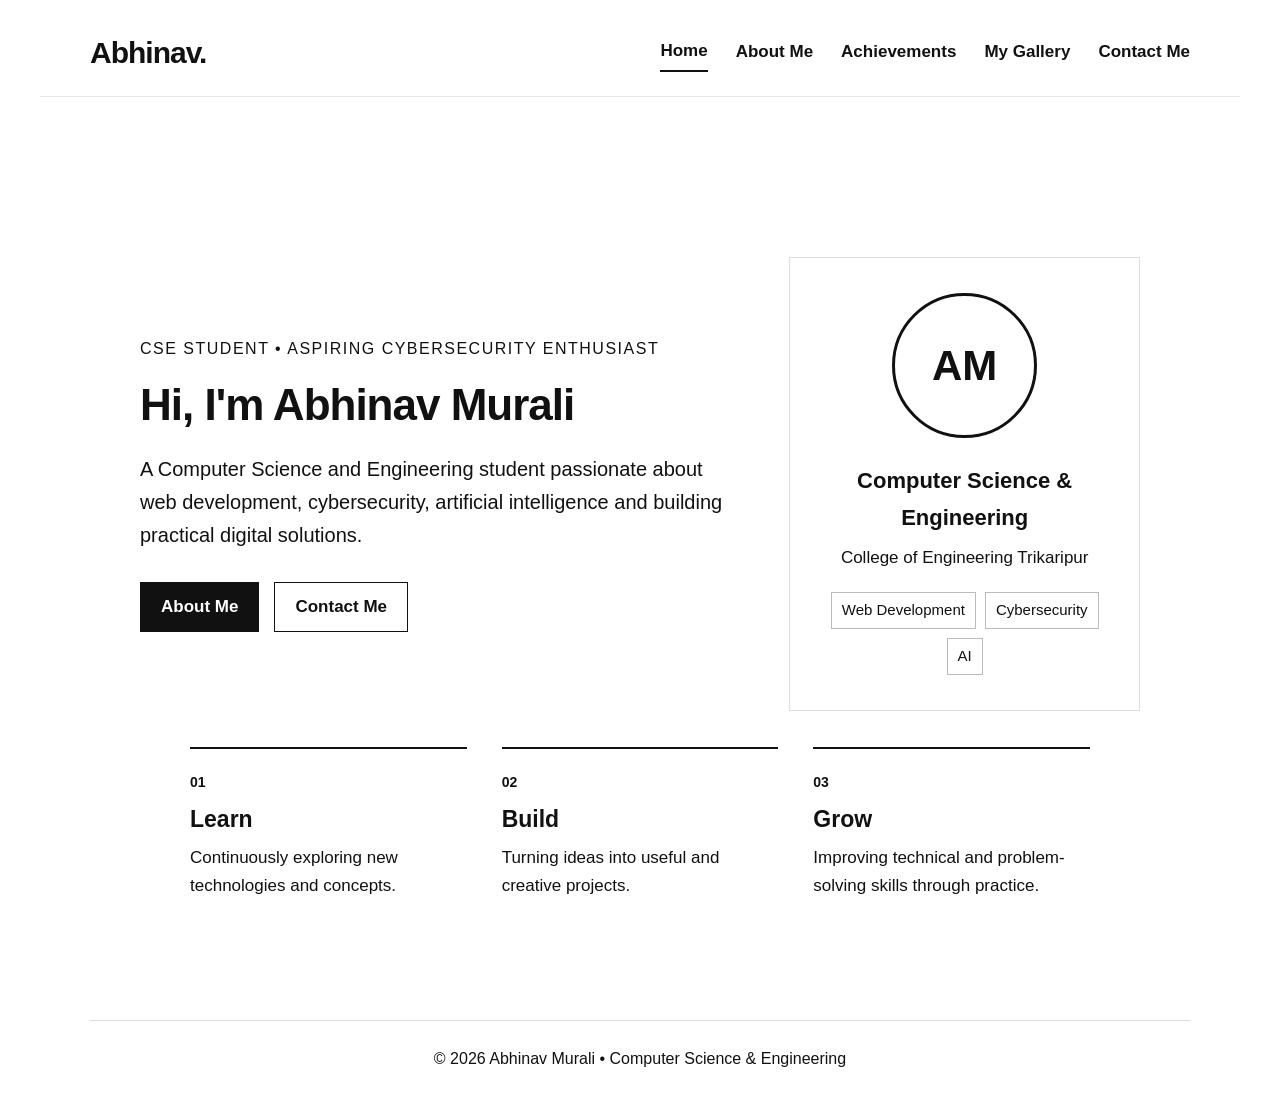
==== index.html @ bc2eb0fa "Add files via upload" ====
<!DOCTYPE html>
<html lang="en">
<head><meta charset="UTF-8"><meta name="viewport" content="width=device-width, initial-scale=1.0"><title>Abhinav Murali | Portfolio</title><link rel="stylesheet" href="style.css"></head>
<body>
<header class="header"><a class="logo" href="index.html">Abhinav.</a><nav><a class="active" href="index.html">Home</a><a href="about.html">About Me</a><a href="achievements.html">Achievements</a><a href="gallery.html">My Gallery</a><a href="contact.html">Contact Me</a></nav></header>
<main>
<section class="hero"><div class="hero-text"><p class="eyebrow">CSE STUDENT • ASPIRING CYBERSECURITY ENTHUSIAST</p><h1>Hi, I'm <span>Abhinav Murali</span></h1><p class="lead">A Computer Science and Engineering student passionate about web development, cybersecurity, artificial intelligence and building practical digital solutions.</p><div class="buttons"><a class="btn primary" href="about.html">About Me</a><a class="btn" href="contact.html">Contact Me</a></div></div><div class="hero-card"><div class="orb">AM</div><h3>Computer Science & Engineering</h3><p>College of Engineering Trikaripur</p><div class="tags"><span>Web Development</span><span>Cybersecurity</span><span>AI</span></div></div></section>
<section class="quick"><div><b>01</b><h3>Learn</h3><p>Continuously exploring new technologies and concepts.</p></div><div><b>02</b><h3>Build</h3><p>Turning ideas into useful and creative projects.</p></div><div><b>03</b><h3>Grow</h3><p>Improving technical and problem-solving skills through practice.</p></div></section>
</main><footer>© 2026 Abhinav Murali • Computer Science &amp; Engineering</footer>
</body></html>
---- style.css ----
*{box-sizing:border-box;margin:0;padding:0}
html{scroll-behavior:smooth}
body{font-family:Arial,Helvetica,sans-serif;background:#fff;color:#111;line-height:1.65;font-size:18px}
a{color:#111;text-decoration:none}
.header{max-width:1200px;margin:0 auto;padding:28px 50px 18px;display:flex;align-items:center;justify-content:space-between;gap:35px;border-bottom:1px solid #e5e5e5}
.logo{font-size:30px;font-weight:700;letter-spacing:-1px}
.logo:hover{opacity:.65}
nav{display:flex;gap:28px;flex-wrap:wrap;justify-content:flex-end}
nav a{font-size:17px;font-weight:600;padding:5px 0;border-bottom:2px solid transparent;transition:.25s ease}
nav a:hover,nav a.active{border-bottom-color:#111;transform:translateY(-1px)}
.page,main{max-width:1100px;margin:0 auto;padding:65px 50px 45px}
.hero{min-height:560px;display:grid;grid-template-columns:1.25fr .75fr;align-items:center;gap:65px;padding-top:85px}
.hero-text{animation:fadeUp .7s ease both}
.eyebrow{font-size:16px;letter-spacing:1.5px;font-weight:600;margin-bottom:18px}
h1{font-size:44px;line-height:1.15;letter-spacing:-1px;margin:8px 0 22px;font-weight:700}
.hero h1 span{font-weight:700}
.lead{font-size:20px;max-width:720px;margin-bottom:30px}
.buttons{display:flex;gap:15px;flex-wrap:wrap}
.btn{display:inline-block;border:1px solid #111;padding:10px 20px;font-size:17px;font-weight:600;transition:.25s ease;background:#fff}
.btn:hover{background:#111;color:#fff;transform:translateY(-2px)}
.btn.primary{background:#111;color:#fff}
.btn.primary:hover{background:#333}
.hero-card{border:1px solid #ddd;padding:35px;text-align:center;animation:fadeUp .8s .15s ease both}
.orb{width:145px;height:145px;border:3px solid #111;border-radius:50%;display:grid;place-items:center;margin:0 auto 25px;font-size:42px;font-weight:700}
.hero-card h3{font-size:22px;margin-bottom:8px}.hero-card p{font-size:17px}
.tags,.skill-list{display:flex;flex-wrap:wrap;gap:9px;margin-top:20px;justify-content:center}
.tags span,.skill-list span{border:1px solid #bbb;padding:5px 10px;font-size:15px}
.quick{display:grid;grid-template-columns:repeat(3,1fr);gap:35px;padding:25px 50px 75px;max-width:1100px;margin:auto}
.quick div{border-top:2px solid #111;padding-top:18px}.quick b{font-size:14px}.quick h3{font-size:23px;margin:5px 0}.quick p{font-size:17px}
.page-heading{margin-bottom:45px}.page-heading h1{margin:5px 0 12px}.page-heading>p:last-child{font-size:19px}
.eyebrow{font-weight:500}
.content-grid,.contact-grid{display:grid;grid-template-columns:1.15fr .85fr;gap:35px;margin-bottom:35px}
.card{padding:0;margin-bottom:35px}.content-grid .card,.contact-grid .card{border:0}
.card h2{font-size:27px;line-height:1.25;margin-bottom:18px}.card p{margin-bottom:16px}
.details{border-top:1px solid #ddd}.details p,.contact-details p{display:grid;grid-template-columns:120px 1fr;gap:15px;padding:12px 0;border-bottom:1px solid #ddd;margin:0}.details span,.contact-details span,.contact-details a{text-align:left}
.achievement-grid{display:grid;grid-template-columns:repeat(2,1fr);gap:35px;margin-bottom:30px}.achievement{border-top:2px solid #111;padding-top:20px}.achievement .icon{font-size:25px;margin-bottom:8px}.achievement h2{font-size:23px}.achievement p{font-size:18px}
.milestones{padding-left:24px}.milestones li{padding:7px 0}
.gallery{display:grid;grid-template-columns:repeat(3,1fr);gap:25px}.gallery figure{border:1px solid #ddd;overflow:hidden;transition:.25s ease;background:#fff}.gallery figure:hover{transform:translateY(-5px);box-shadow:0 10px 25px #00000012}.gallery img{width:100%;display:block;aspect-ratio:4/3;object-fit:cover;transition:.4s ease}.gallery figure:hover img{transform:scale(1.04)}.gallery figcaption{padding:12px 14px;font-size:16px}
.contact-details{margin-bottom:25px}.map{border:1px solid #ddd;overflow:hidden}.map iframe{width:100%;height:250px;border:0;filter:grayscale(1)}
form label{display:block;font-size:16px;font-weight:600;margin-bottom:15px}input,textarea{display:block;width:100%;margin-top:6px;border:1px solid #bbb;padding:12px;font:inherit;font-size:17px;background:#fff;color:#111;outline:none}input:focus,textarea:focus{border-color:#111}textarea{resize:vertical}
.language-list p{margin:7px 0}
footer{max-width:1100px;margin:0 auto;border-top:1px solid #ddd;text-align:center;padding:25px 30px 35px;font-size:16px}
@keyframes fadeUp{from{opacity:0;transform:translateY(15px)}to{opacity:1;transform:translateY(0)}}
@media(max-width:850px){.header{padding:25px 30px;flex-direction:column;align-items:flex-start}.header nav{justify-content:flex-start;gap:18px}.page,main{padding-left:30px;padding-right:30px}.hero,.content-grid,.contact-grid{grid-template-columns:1fr}.hero{padding-top:55px}.quick,.achievement-grid{grid-template-columns:1fr;padding-left:30px;padding-right:30px}.gallery{grid-template-columns:repeat(2,1fr)}}
@media(max-width:520px){body{font-size:17px}.logo{font-size:27px}nav{gap:14px}nav a{font-size:15px}h1{font-size:35px}.page,main{padding-left:20px;padding-right:20px}.quick{padding-left:20px;padding-right:20px}.gallery{grid-template-columns:1fr}.details p,.contact-details p{grid-template-columns:1fr;gap:2px}}
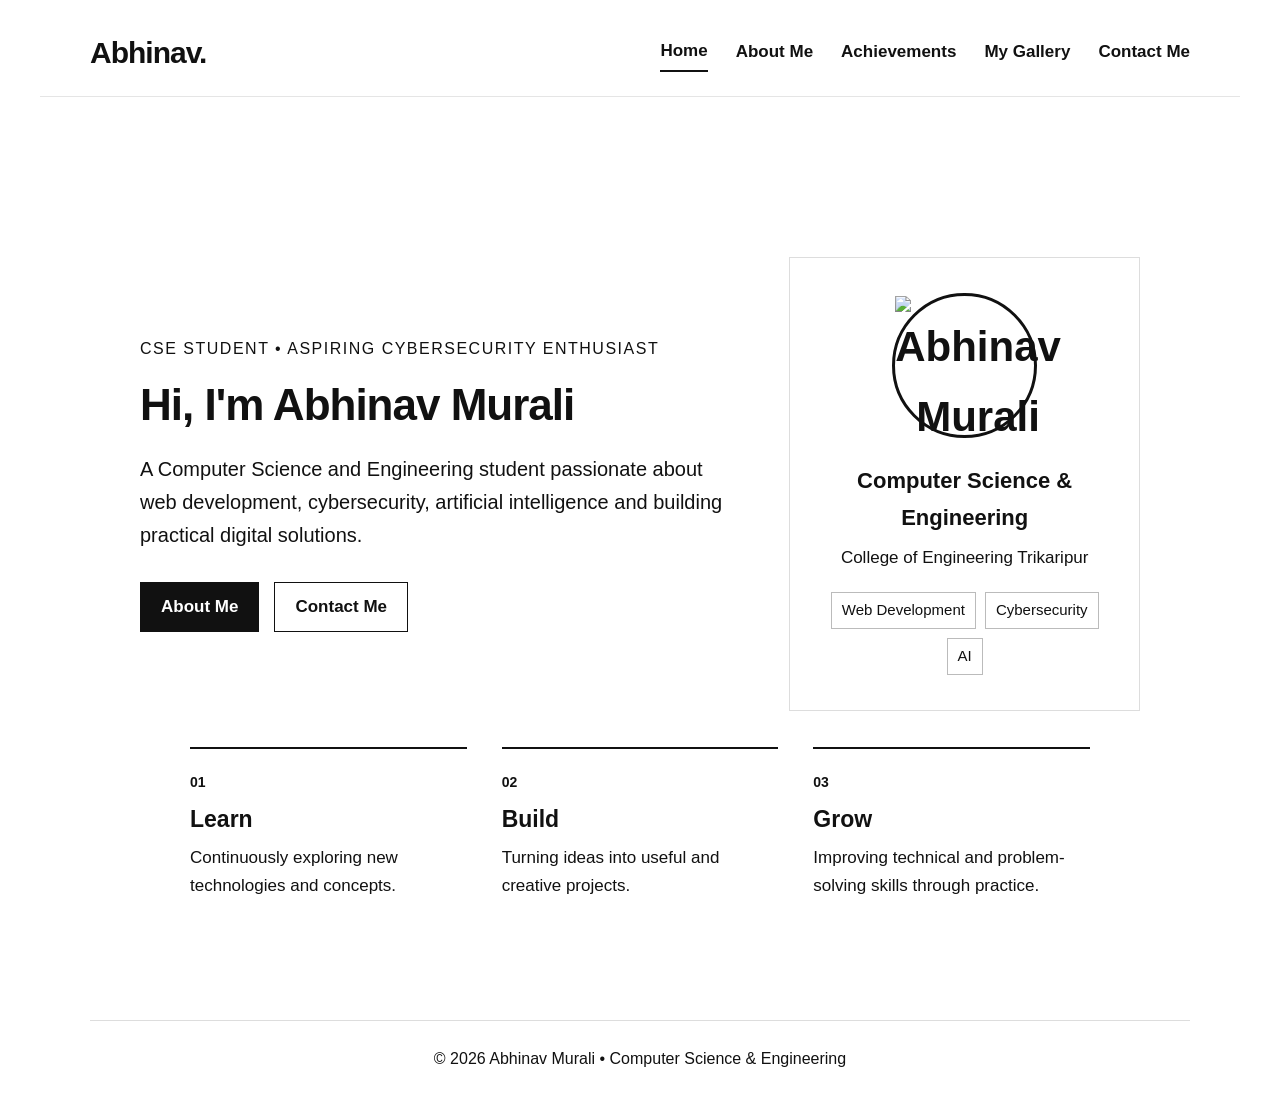
==== commit cd9305df: "Create index.html" ====
--- a/index.html
+++ b/index.html
@@ -1,10 +1,98 @@
 <!DOCTYPE html>
 <html lang="en">
-<head><meta charset="UTF-8"><meta name="viewport" content="width=device-width, initial-scale=1.0"><title>Abhinav Murali | Portfolio</title><link rel="stylesheet" href="style.css"></head>
+<head>
+<meta charset="UTF-8">
+<meta name="viewport" content="width=device-width, initial-scale=1.0">
+<title>Abhinav Murali | Portfolio</title>
+<link rel="stylesheet" href="style.css">
+</head>
+
 <body>
-<header class="header"><a class="logo" href="index.html">Abhinav.</a><nav><a class="active" href="index.html">Home</a><a href="about.html">About Me</a><a href="achievements.html">Achievements</a><a href="gallery.html">My Gallery</a><a href="contact.html">Contact Me</a></nav></header>
+
+<header class="header">
+    <a class="logo" href="index.html">Abhinav.</a>
+
+    <nav>
+        <a class="active" href="index.html">Home</a>
+        <a href="about.html">About Me</a>
+        <a href="achievements.html">Achievements</a>
+        <a href="gallery.html">My Gallery</a>
+        <a href="contact.html">Contact Me</a>
+    </nav>
+</header>
+
 <main>
-<section class="hero"><div class="hero-text"><p class="eyebrow">CSE STUDENT • ASPIRING CYBERSECURITY ENTHUSIAST</p><h1>Hi, I'm <span>Abhinav Murali</span></h1><p class="lead">A Computer Science and Engineering student passionate about web development, cybersecurity, artificial intelligence and building practical digital solutions.</p><div class="buttons"><a class="btn primary" href="about.html">About Me</a><a class="btn" href="contact.html">Contact Me</a></div></div><div class="hero-card"><div class="orb">AM</div><h3>Computer Science & Engineering</h3><p>College of Engineering Trikaripur</p><div class="tags"><span>Web Development</span><span>Cybersecurity</span><span>AI</span></div></div></section>
-<section class="quick"><div><b>01</b><h3>Learn</h3><p>Continuously exploring new technologies and concepts.</p></div><div><b>02</b><h3>Build</h3><p>Turning ideas into useful and creative projects.</p></div><div><b>03</b><h3>Grow</h3><p>Improving technical and problem-solving skills through practice.</p></div></section>
-</main><footer>© 2026 Abhinav Murali • Computer Science &amp; Engineering</footer>
-</body></html>
+
+<section class="hero">
+
+    <div class="hero-text">
+        <p class="eyebrow">
+            CSE STUDENT • ASPIRING CYBERSECURITY ENTHUSIAST
+        </p>
+
+        <h1>
+            Hi, I'm <span>Abhinav Murali</span>
+        </h1>
+
+        <p class="lead">
+            A Computer Science and Engineering student passionate about
+            web development, cybersecurity, artificial intelligence and
+            building practical digital solutions.
+        </p>
+
+        <div class="buttons">
+            <a class="btn primary" href="about.html">About Me</a>
+            <a class="btn" href="contact.html">Contact Me</a>
+        </div>
+    </div>
+
+    <div class="hero-card">
+
+        <div class="orb">
+            <img src="images/profile.jpg" alt="Abhinav Murali">
+        </div>
+
+        <h3>Computer Science & Engineering</h3>
+
+        <p>College of Engineering Trikaripur</p>
+
+        <div class="tags">
+            <span>Web Development</span>
+            <span>Cybersecurity</span>
+            <span>AI</span>
+        </div>
+
+    </div>
+
+</section>
+
+<section class="quick">
+
+    <div>
+        <b>01</b>
+        <h3>Learn</h3>
+        <p>Continuously exploring new technologies and concepts.</p>
+    </div>
+
+    <div>
+        <b>02</b>
+        <h3>Build</h3>
+        <p>Turning ideas into useful and creative projects.</p>
+    </div>
+
+    <div>
+        <b>03</b>
+        <h3>Grow</h3>
+        <p>Improving technical and problem-solving skills through practice.</p>
+    </div>
+
+</section>
+
+</main>
+
+<footer>
+    © 2026 Abhinav Murali • Computer Science &amp; Engineering
+</footer>
+
+</body>
+</html>
--- a/style.css
+++ b/style.css
@@ -1,45 +1,455 @@
 *{box-sizing:border-box;margin:0;padding:0}
+
 html{scroll-behavior:smooth}
-body{font-family:Arial,Helvetica,sans-serif;background:#fff;color:#111;line-height:1.65;font-size:18px}
-a{color:#111;text-decoration:none}
-.header{max-width:1200px;margin:0 auto;padding:28px 50px 18px;display:flex;align-items:center;justify-content:space-between;gap:35px;border-bottom:1px solid #e5e5e5}
-.logo{font-size:30px;font-weight:700;letter-spacing:-1px}
+
+body{
+    font-family:Arial,Helvetica,sans-serif;
+    background:#fff;
+    color:#111;
+    line-height:1.65;
+    font-size:18px
+}
+
+a{
+    color:#111;
+    text-decoration:none
+}
+
+.header{
+    max-width:1200px;
+    margin:0 auto;
+    padding:28px 50px 18px;
+    display:flex;
+    align-items:center;
+    justify-content:space-between;
+    gap:35px;
+    border-bottom:1px solid #e5e5e5
+}
+
+.logo{
+    font-size:30px;
+    font-weight:700;
+    letter-spacing:-1px;
+    flex-shrink:0
+}
+
 .logo:hover{opacity:.65}
-nav{display:flex;gap:28px;flex-wrap:wrap;justify-content:flex-end}
-nav a{font-size:17px;font-weight:600;padding:5px 0;border-bottom:2px solid transparent;transition:.25s ease}
-nav a:hover,nav a.active{border-bottom-color:#111;transform:translateY(-1px)}
-.page,main{max-width:1100px;margin:0 auto;padding:65px 50px 45px}
-.hero{min-height:560px;display:grid;grid-template-columns:1.25fr .75fr;align-items:center;gap:65px;padding-top:85px}
+
+nav{
+    display:flex;
+    gap:28px;
+    flex-wrap:nowrap;
+    justify-content:flex-end;
+    align-items:center
+}
+
+nav a{
+    font-size:17px;
+    font-weight:600;
+    padding:5px 0;
+    border-bottom:2px solid transparent;
+    transition:.25s ease;
+    white-space:nowrap;
+    flex-shrink:0
+}
+
+nav a:hover,
+nav a.active{
+    border-bottom-color:#111;
+    transform:translateY(-1px)
+}
+
+.page,
+main{
+    max-width:1100px;
+    margin:0 auto;
+    padding:65px 50px 45px
+}
+
+.hero{
+    min-height:560px;
+    display:grid;
+    grid-template-columns:1.25fr .75fr;
+    align-items:center;
+    gap:65px;
+    padding-top:85px
+}
+
 .hero-text{animation:fadeUp .7s ease both}
-.eyebrow{font-size:16px;letter-spacing:1.5px;font-weight:600;margin-bottom:18px}
-h1{font-size:44px;line-height:1.15;letter-spacing:-1px;margin:8px 0 22px;font-weight:700}
+
+.eyebrow{
+    font-size:16px;
+    letter-spacing:1.5px;
+    font-weight:500;
+    margin-bottom:18px
+}
+
+h1{
+    font-size:44px;
+    line-height:1.15;
+    letter-spacing:-1px;
+    margin:8px 0 22px;
+    font-weight:700
+}
+
 .hero h1 span{font-weight:700}
-.lead{font-size:20px;max-width:720px;margin-bottom:30px}
-.buttons{display:flex;gap:15px;flex-wrap:wrap}
-.btn{display:inline-block;border:1px solid #111;padding:10px 20px;font-size:17px;font-weight:600;transition:.25s ease;background:#fff}
-.btn:hover{background:#111;color:#fff;transform:translateY(-2px)}
-.btn.primary{background:#111;color:#fff}
+
+.lead{
+    font-size:20px;
+    max-width:720px;
+    margin-bottom:30px
+}
+
+.buttons{
+    display:flex;
+    gap:15px;
+    flex-wrap:wrap
+}
+
+.btn{
+    display:inline-block;
+    border:1px solid #111;
+    padding:10px 20px;
+    font-size:17px;
+    font-weight:600;
+    transition:.25s ease;
+    background:#fff
+}
+
+.btn:hover{
+    background:#111;
+    color:#fff;
+    transform:translateY(-2px)
+}
+
+.btn.primary{
+    background:#111;
+    color:#fff
+}
+
 .btn.primary:hover{background:#333}
-.hero-card{border:1px solid #ddd;padding:35px;text-align:center;animation:fadeUp .8s .15s ease both}
-.orb{width:145px;height:145px;border:3px solid #111;border-radius:50%;display:grid;place-items:center;margin:0 auto 25px;font-size:42px;font-weight:700}
-.hero-card h3{font-size:22px;margin-bottom:8px}.hero-card p{font-size:17px}
-.tags,.skill-list{display:flex;flex-wrap:wrap;gap:9px;margin-top:20px;justify-content:center}
-.tags span,.skill-list span{border:1px solid #bbb;padding:5px 10px;font-size:15px}
-.quick{display:grid;grid-template-columns:repeat(3,1fr);gap:35px;padding:25px 50px 75px;max-width:1100px;margin:auto}
-.quick div{border-top:2px solid #111;padding-top:18px}.quick b{font-size:14px}.quick h3{font-size:23px;margin:5px 0}.quick p{font-size:17px}
-.page-heading{margin-bottom:45px}.page-heading h1{margin:5px 0 12px}.page-heading>p:last-child{font-size:19px}
-.eyebrow{font-weight:500}
-.content-grid,.contact-grid{display:grid;grid-template-columns:1.15fr .85fr;gap:35px;margin-bottom:35px}
-.card{padding:0;margin-bottom:35px}.content-grid .card,.contact-grid .card{border:0}
-.card h2{font-size:27px;line-height:1.25;margin-bottom:18px}.card p{margin-bottom:16px}
-.details{border-top:1px solid #ddd}.details p,.contact-details p{display:grid;grid-template-columns:120px 1fr;gap:15px;padding:12px 0;border-bottom:1px solid #ddd;margin:0}.details span,.contact-details span,.contact-details a{text-align:left}
-.achievement-grid{display:grid;grid-template-columns:repeat(2,1fr);gap:35px;margin-bottom:30px}.achievement{border-top:2px solid #111;padding-top:20px}.achievement .icon{font-size:25px;margin-bottom:8px}.achievement h2{font-size:23px}.achievement p{font-size:18px}
-.milestones{padding-left:24px}.milestones li{padding:7px 0}
-.gallery{display:grid;grid-template-columns:repeat(3,1fr);gap:25px}.gallery figure{border:1px solid #ddd;overflow:hidden;transition:.25s ease;background:#fff}.gallery figure:hover{transform:translateY(-5px);box-shadow:0 10px 25px #00000012}.gallery img{width:100%;display:block;aspect-ratio:4/3;object-fit:cover;transition:.4s ease}.gallery figure:hover img{transform:scale(1.04)}.gallery figcaption{padding:12px 14px;font-size:16px}
-.contact-details{margin-bottom:25px}.map{border:1px solid #ddd;overflow:hidden}.map iframe{width:100%;height:250px;border:0;filter:grayscale(1)}
-form label{display:block;font-size:16px;font-weight:600;margin-bottom:15px}input,textarea{display:block;width:100%;margin-top:6px;border:1px solid #bbb;padding:12px;font:inherit;font-size:17px;background:#fff;color:#111;outline:none}input:focus,textarea:focus{border-color:#111}textarea{resize:vertical}
+
+.hero-card{
+    border:1px solid #ddd;
+    padding:35px;
+    text-align:center;
+    animation:fadeUp .8s .15s ease both
+}
+
+.orb{
+    width:145px;
+    height:145px;
+    border:3px solid #111;
+    border-radius:50%;
+    display:grid;
+    place-items:center;
+    margin:0 auto 25px;
+    font-size:42px;
+    font-weight:700
+}
+
+.hero-card h3{
+    font-size:22px;
+    margin-bottom:8px
+}
+
+.hero-card p{font-size:17px}
+
+.tags,
+.skill-list{
+    display:flex;
+    flex-wrap:wrap;
+    gap:9px;
+    margin-top:20px;
+    justify-content:center
+}
+
+.tags span,
+.skill-list span{
+    border:1px solid #bbb;
+    padding:5px 10px;
+    font-size:15px
+}
+
+.quick{
+    display:grid;
+    grid-template-columns:repeat(3,1fr);
+    gap:35px;
+    padding:25px 50px 75px;
+    max-width:1100px;
+    margin:auto
+}
+
+.quick div{
+    border-top:2px solid #111;
+    padding-top:18px
+}
+
+.quick b{font-size:14px}
+
+.quick h3{
+    font-size:23px;
+    margin:5px 0
+}
+
+.quick p{font-size:17px}
+
+.page-heading{margin-bottom:45px}
+
+.page-heading h1{margin:5px 0 12px}
+
+.page-heading>p:last-child{font-size:19px}
+
+.content-grid,
+.contact-grid{
+    display:grid;
+    grid-template-columns:1.15fr .85fr;
+    gap:35px;
+    margin-bottom:35px
+}
+
+.card{
+    padding:0;
+    margin-bottom:35px
+}
+
+.content-grid .card,
+.contact-grid .card{border:0}
+
+.card h2{
+    font-size:27px;
+    line-height:1.25;
+    margin-bottom:18px
+}
+
+.card p{margin-bottom:16px}
+
+.details{border-top:1px solid #ddd}
+
+.details p,
+.contact-details p{
+    display:grid;
+    grid-template-columns:120px 1fr;
+    gap:15px;
+    padding:12px 0;
+    border-bottom:1px solid #ddd;
+    margin:0
+}
+
+.details span,
+.contact-details span,
+.contact-details a{text-align:left}
+
+.achievement-grid{
+    display:grid;
+    grid-template-columns:repeat(2,1fr);
+    gap:35px;
+    margin-bottom:30px
+}
+
+.achievement{
+    border-top:2px solid #111;
+    padding-top:20px
+}
+
+.achievement .icon{
+    font-size:25px;
+    margin-bottom:8px
+}
+
+.achievement h2{font-size:23px}
+
+.achievement p{font-size:18px}
+
+.milestones{padding-left:24px}
+
+.milestones li{padding:7px 0}
+
+.gallery{
+    display:grid;
+    grid-template-columns:repeat(3,1fr);
+    gap:25px
+}
+
+.gallery figure{
+    border:1px solid #ddd;
+    overflow:hidden;
+    transition:.25s ease;
+    background:#fff
+}
+
+.gallery figure:hover{
+    transform:translateY(-5px);
+    box-shadow:0 10px 25px #00000012
+}
+
+.gallery img{
+    width:100%;
+    display:block;
+    aspect-ratio:4/3;
+    object-fit:cover;
+    transition:.4s ease
+}
+
+.gallery figure:hover img{transform:scale(1.04)}
+
+.gallery figcaption{
+    padding:12px 14px;
+    font-size:16px
+}
+
+.contact-details{margin-bottom:25px}
+
+.map{
+    border:1px solid #ddd;
+    overflow:hidden
+}
+
+.map iframe{
+    width:100%;
+    height:250px;
+    border:0;
+    filter:grayscale(1)
+}
+
+form label{
+    display:block;
+    font-size:16px;
+    font-weight:600;
+    margin-bottom:15px
+}
+
+input,
+textarea{
+    display:block;
+    width:100%;
+    margin-top:6px;
+    border:1px solid #bbb;
+    padding:12px;
+    font:inherit;
+    font-size:17px;
+    background:#fff;
+    color:#111;
+    outline:none
+}
+
+input:focus,
+textarea:focus{border-color:#111}
+
+textarea{resize:vertical}
+
 .language-list p{margin:7px 0}
-footer{max-width:1100px;margin:0 auto;border-top:1px solid #ddd;text-align:center;padding:25px 30px 35px;font-size:16px}
-@keyframes fadeUp{from{opacity:0;transform:translateY(15px)}to{opacity:1;transform:translateY(0)}}
-@media(max-width:850px){.header{padding:25px 30px;flex-direction:column;align-items:flex-start}.header nav{justify-content:flex-start;gap:18px}.page,main{padding-left:30px;padding-right:30px}.hero,.content-grid,.contact-grid{grid-template-columns:1fr}.hero{padding-top:55px}.quick,.achievement-grid{grid-template-columns:1fr;padding-left:30px;padding-right:30px}.gallery{grid-template-columns:repeat(2,1fr)}}
-@media(max-width:520px){body{font-size:17px}.logo{font-size:27px}nav{gap:14px}nav a{font-size:15px}h1{font-size:35px}.page,main{padding-left:20px;padding-right:20px}.quick{padding-left:20px;padding-right:20px}.gallery{grid-template-columns:1fr}.details p,.contact-details p{grid-template-columns:1fr;gap:2px}}
+
+footer{
+    max-width:1100px;
+    margin:0 auto;
+    border-top:1px solid #ddd;
+    text-align:center;
+    padding:25px 30px 35px;
+    font-size:16px
+}
+
+@keyframes fadeUp{
+    from{
+        opacity:0;
+        transform:translateY(15px)
+    }
+    to{
+        opacity:1;
+        transform:translateY(0)
+    }
+}
+
+/* Tablet */
+@media(max-width:850px){
+
+    .header{
+        padding:25px 30px;
+        flex-direction:column;
+        align-items:flex-start
+    }
+
+    .header nav{
+        width:100%;
+        justify-content:flex-start;
+        gap:18px;
+        flex-wrap:nowrap;
+        overflow-x:auto;
+        overflow-y:hidden;
+        -webkit-overflow-scrolling:touch;
+        scrollbar-width:none
+    }
+
+    .header nav::-webkit-scrollbar{
+        display:none
+    }
+
+    .page,
+    main{
+        padding-left:30px;
+        padding-right:30px
+    }
+
+    .hero,
+    .content-grid,
+    .contact-grid{
+        grid-template-columns:1fr
+    }
+
+    .hero{padding-top:55px}
+
+    .quick,
+    .achievement-grid{
+        grid-template-columns:1fr;
+        padding-left:30px;
+        padding-right:30px
+    }
+
+    .gallery{
+        grid-template-columns:repeat(2,1fr)
+    }
+}
+
+/* Phone */
+@media(max-width:520px){
+
+    body{font-size:17px}
+
+    .header{
+        padding:25px 20px 18px;
+        gap:20px
+    }
+
+    .logo{font-size:27px}
+
+    nav{
+        gap:16px
+    }
+
+    nav a{
+        font-size:15px
+    }
+
+    h1{font-size:35px}
+
+    .page,
+    main{
+        padding-left:20px;
+        padding-right:20px
+    }
+
+    .quick{
+        padding-left:20px;
+        padding-right:20px
+    }
+
+    .gallery{
+        grid-template-columns:1fr
+    }
+
+    .details p,
+    .contact-details p{
+        grid-template-columns:1fr;
+        gap:2px
+    }
+}
